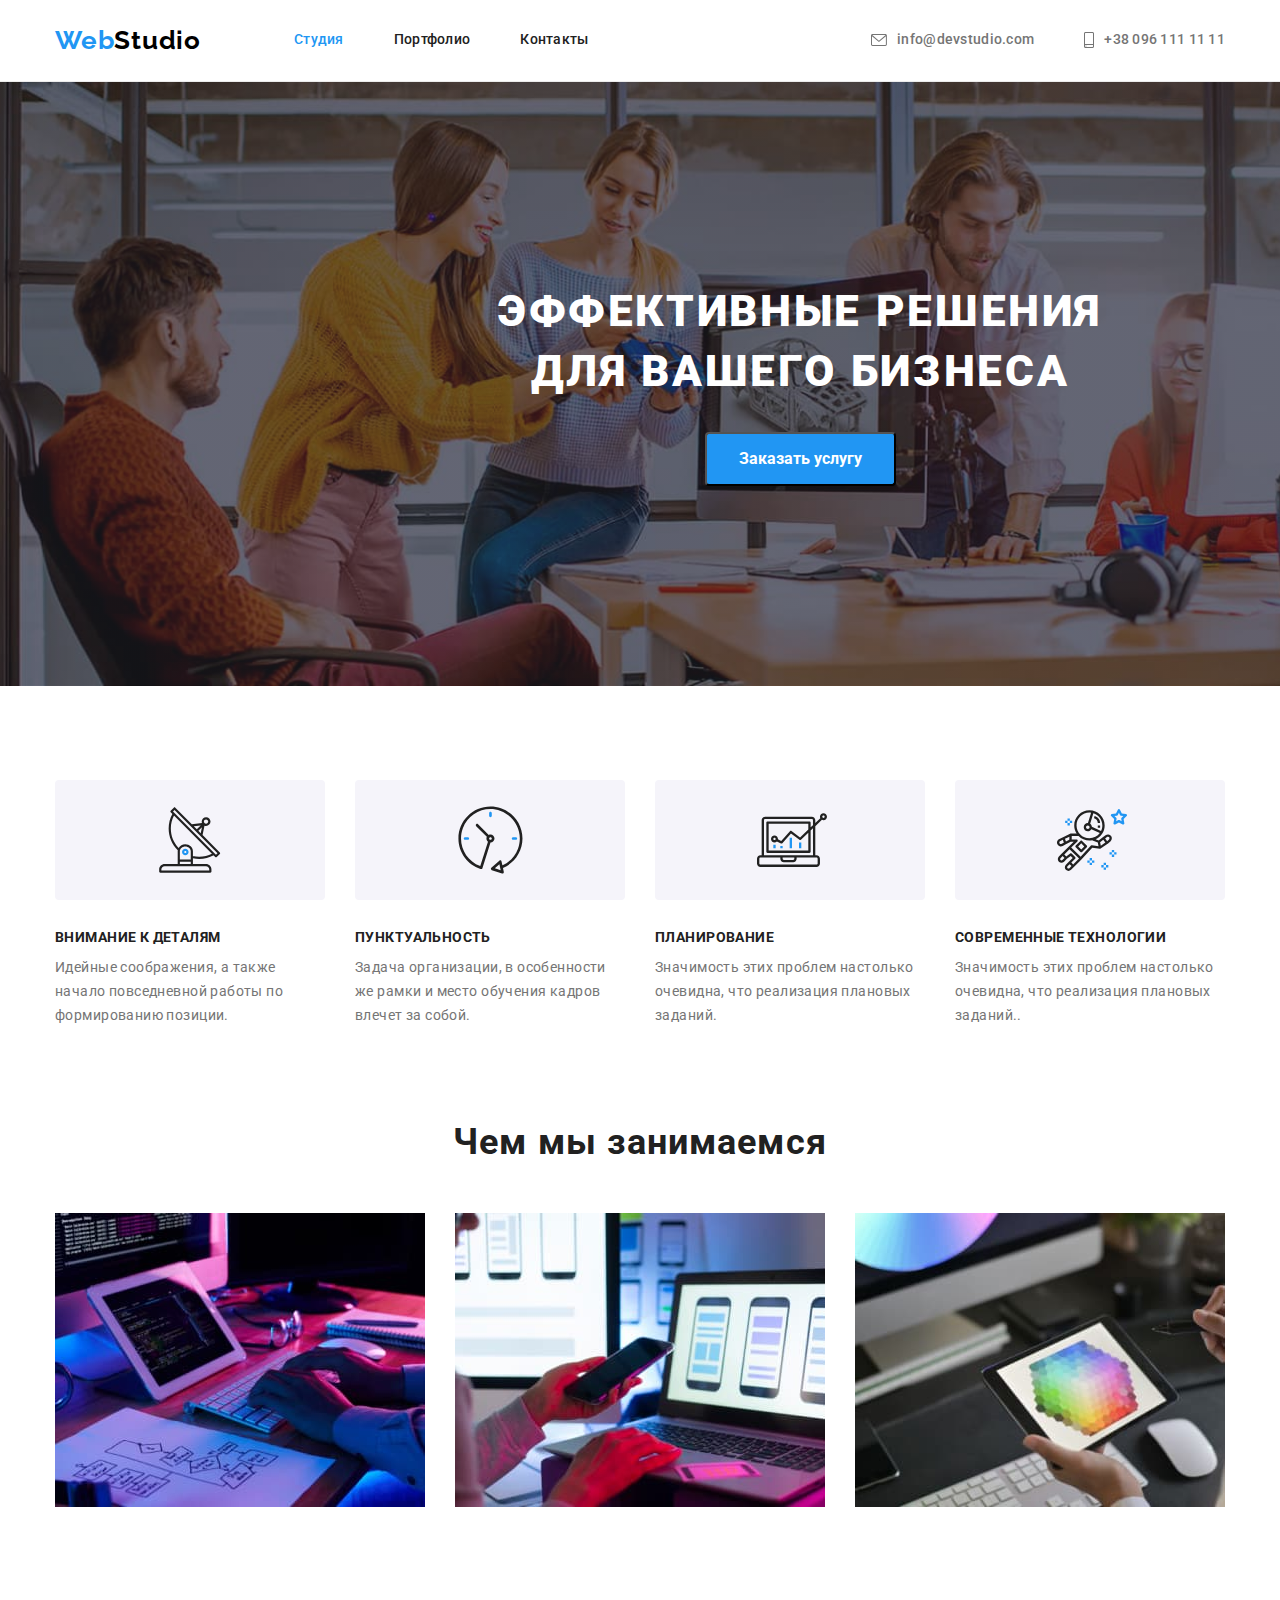
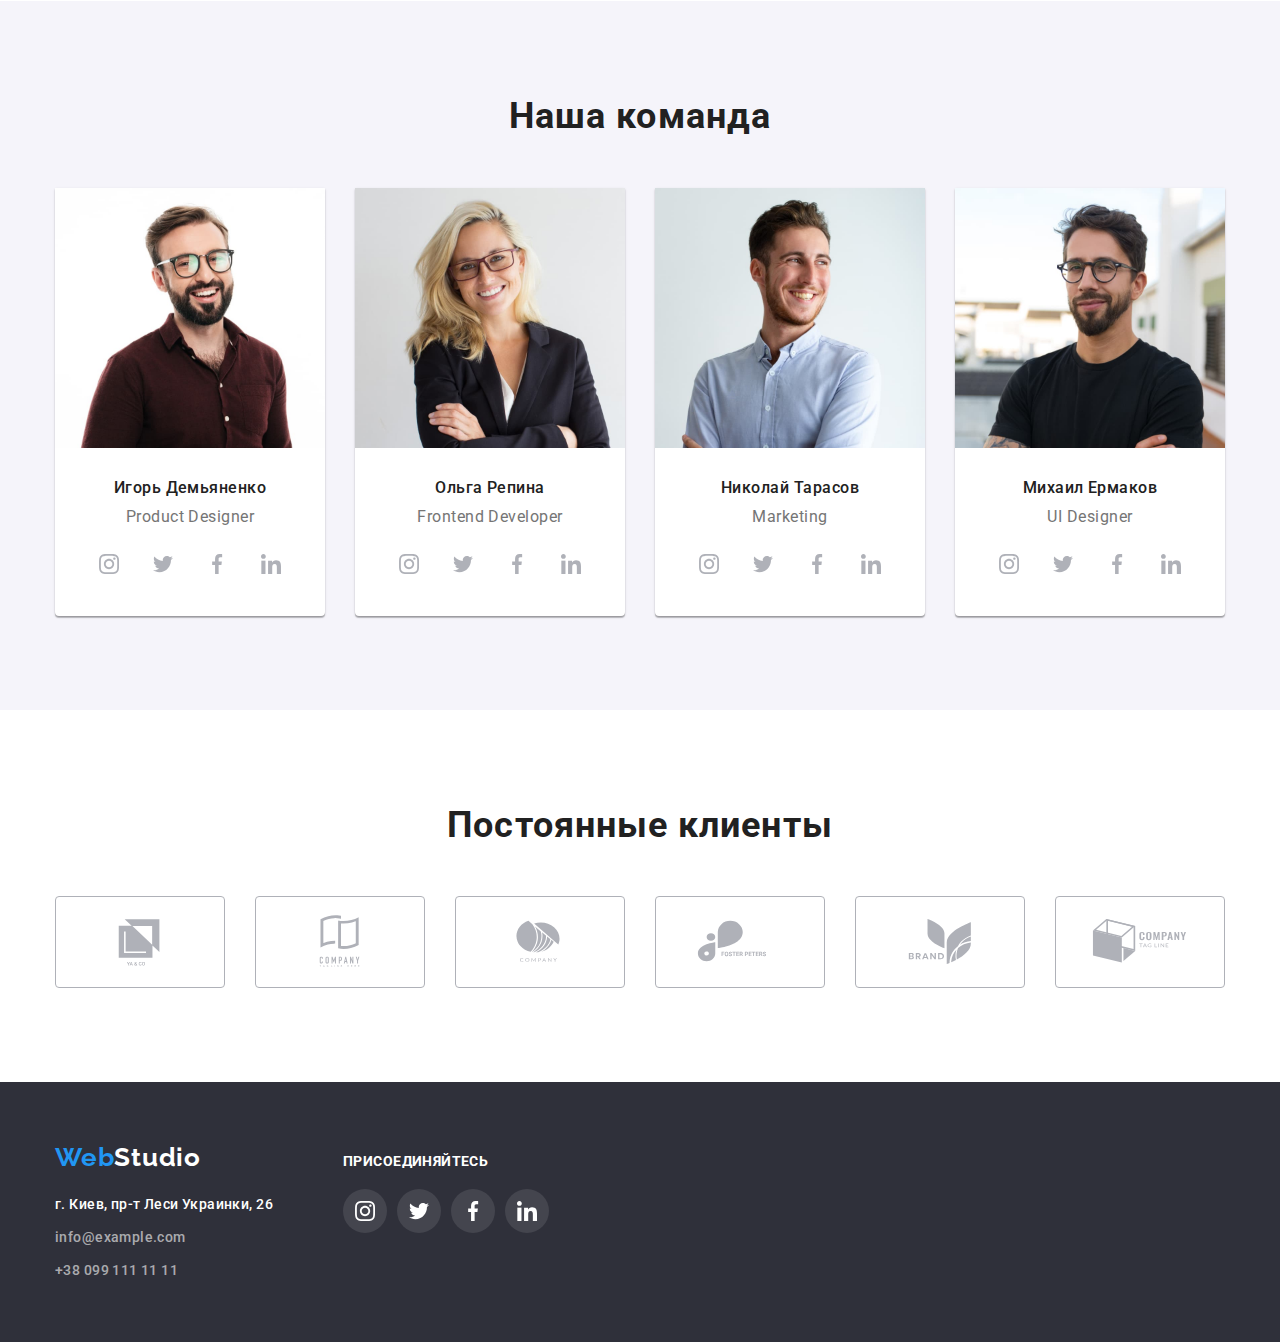
==== index.html @ 5e43f35e "1" ====
<!DOCTYPE html>
<html lang="ru">
<head>
    <meta charset="UTF-8">
    <meta http-equiv="X-UA-Compatible" content="IE=edge">
    <meta name="viewport" content="width=device-width, initial-scale=1.0">
    <title>Document</title>
    <link rel="preconnect" href="https://fonts.googleapis.com">
    <link rel="preconnect" href="https://fonts.gstatic.com" crossorigin>
    <link href="https://fonts.googleapis.com/css2?family=Raleway:wght@700&family=Roboto:wght@400;500;700;900&display=swap" rel="stylesheet">
    <link rel="stylesheet" href="https://cdnjs.cloudflare.com/ajax/libs/modern-normalize/1.1.0/modern-normalize.min.css">
    <link rel="stylesheet" href="./css/style.css">
</head>
<body>
                            <!--Header-->
    <header class="header">
        <div class="container header-container">
        <nav class="nav">
                <a class="logo" lang="en" href="/">Web<span>Studio</span> </a>
            
                <ul class="nav-list">
                    <li class="nav-list-item">
                        <a class="nav-list-link current" href="">Студия</a>
                    </li>
                    <li class="nav-list-item" >
                        <a class="nav-list-link" href="./portfolio.html">Портфолио</a>
                    </li>
                    <li class="nav-list-item">
                        
                        <a class="nav-list-link" href="">Контакты</a>
                      </li>       
                 </ul>       
                   
                
                </nav>
                
                <ul class="nav-list-auth" lang="en">
            <li class="header-contacts">
               
                <a class="header-contacts" href="mailto:info@devstudio.com" >
                    <svg class="nav-icon" width="16" height="12">
                        <use  href="./images/symbol-defs.svg#icon-envelope-1" ></use>
                        </svg>info@devstudio.com</a> 
                           
                    </li>    
                    
            
            <li>
                <a class="header-contacts" href="tel:+380961111111">
                    <svg class="nav-icon-tell" width="10" height="16">
                        <use href="./images/symbol-defs.svg#icon-smartphone" ></use>
                    </svg>+38 096 111 11 11</a>
            </li>
          </ul>  
            </div>
        
        </header>
                         <!--Hero-->
     <main>                      
    <section class="hero">
        <h1 class="hero-title">Эффективные решения<br> для вашего бизнеса</h1>
        <button class="hero-button" type="button">Заказать услугу</button>
        
    </section>
                            <!--Advantages-->
    <section class="advantages">
    <div class="container advanatges">
        <ul class="advantages-main">
            <li class="advantages-list">
                <div class="container-icons">
                    <svg class="advantage-icon" width="65.32" height="70">
                        <use href="./images/symbol-defs.svg#icon-antenna-1" ></use>
                    </svg>
                </div>
                <h3 class="advantages-item">Внимание к деталям</h3>
                <p class="advantages-text">
                    Идейные соображения, а также начало повседневной работы по формированию позиции.
                </p> 
            </li>
            <li class="advantages-list">
                <div class="container-icons">
                    <svg class="advantage-icon" width="66.96" height="70">
                        <use href="./images/symbol-defs.svg#icon-clock-1" ></use>
                    </svg>
                </div>
                <h3 class="advantages-item">Пунктуальность</h3>
                <p class="advantages-text">
                    Задача организации, в особенности же рамки и место обучения кадров влечет за собой.
                </p>
            </li>
            <li class="advantages-list">
                <div class="container-icons">
                    <svg class="advantage-icon" width="70" height="70">
                        <use href="./images/symbol-defs.svg#icon-diagram-1" ></use>
                    </svg>
                </div>
                <h3 class="advantages-item">Планирование</h3>
                <p class="advantages-text">
                    Значимость этих проблем настолько очевидна, что реализация плановых заданий.
                </p>
            </li>
            <li class="advantages-list">
                <div class="container-icons">
                    <svg class="advantage-icon" width="70" height="70">
                        <use href="./images/symbol-defs.svg#icon-astronaut-1" ></use>
                    </svg>
                </div>
                <h3 class="advantages-item">Современные технологии</h3>
                <p class="advantages-text">
                    Значимость этих проблем настолько очевидна, что реализация плановых заданий..
                </p>
            </li>
        </ul>
    </div>
    </section>
                            <!-- Specialization -->
    <section class="specialization">
        
        <div class="container"> 
            <h2 class="specialization-name">Чем мы занимаемся</h2>
        <ul class="specialization-art">
            <li class="specialization-list">
                <img src="./images/img.jpg" alt="вводит код на клавиатуре" width="370" height="294">
            </li>
            <li class="specialization-list">
                <img src="./images/img1.jpg" alt="синхронизирует с телефоном" width="370" height="294"> 
            </li>    
            <li class="specialization-list">
                <img src="./images/img2.jpg" alt="стилизирует на планшете" width="370" height="294">
            </li>
        </ul>
        </div>
    </section>
    
    
              <!--Team-->
    <section class="team">
        
        <div class="container crew">
          <h2 class="team-title">Наша команда</h2>  
      <ul class="team-item">
         <li class="team-list">
             
                <img class="team-photo" src="./images/photo.jpg" alt="фото-1" width="270" height="260">
                <div class="container-team">
                    <h3 class="team-member">Игорь Демьяненко</h3>
                <p class="team-specific" lang="en">Product Designer</p>
                <ul class="social-list">
                    <li class="social-list-item">
                        <a class="social-link" href="">
                            <svg class="social-link-icon">
                                <use class="social-inst" href="./images/symbol-defs.svg#icon-instagram" width="20" height="20"> </use>

                               
                            </svg>
                        </a>
                    </li>
                
                
                    <li class="social-list-item">
                        <a class="social-link" href="">
                            <svg class="social-link-icon" width="20" height="20">
                                <use href="./images/symbol-defs.svg#icon-twitter"  > </use>
                
                
                            </svg>
                        </a>
                    </li>
                
                    <li class="social-list-item">
                        <a class="social-link" href="">
                            <svg class="social-link-icon" width="20" height="20">
                                <use href="./images/symbol-defs.svg#icon-facebook"  > </use>
                
                
                            </svg>
                        </a>
                    </li>
                
                    <li class="social-list-item">
                        <a class="social-link" href="">
                            <svg class="social-link-icon" width="20" height="20">
                                <use href="./images/symbol-defs.svg#icon-linkedin"  > </use>
                
                
                            </svg>
                        </a>
                    </li>
                </ul>
                </div>
         </li>       
          <li class="team-list">
             
                <img class="team-photo" src="./images/photo1.jpg" alt="фото-2" width="270" height="260">
                <div class="container-team">
                    <h3 class="team-member">Ольга Репина</h3>
                <p class="team-specific" lang="en">Frontend Developer</p>
                <ul class="social-list">
                    <li class="social-list-item">
                        <a class="social-link" href="">
                            <svg class="social-link-icon" width="20" height="20">
                                <use class="social-inst" href="./images/symbol-defs.svg#icon-instagram" > </use>
                
                
                            </svg>
                        </a>
                    </li>
                
                
                    <li class="social-list-item">
                        <a class="social-link" href="">
                            <svg class="social-link-icon" width="20" height="20">
                                <use href="./images/symbol-defs.svg#icon-twitter" > </use>
                
                
                            </svg>
                        </a>
                    </li>
                
                    <li class="social-list-item">
                        <a class="social-link" href="">
                            <svg class="social-link-icon" width="20" height="20">
                                <use href="./images/symbol-defs.svg#icon-facebook" > </use>
                
                
                            </svg>
                        </a>
                    </li>
                
                    <li class="social-list-item"> 
                        <a class="social-link" href="">
                            <svg class="social-link-icon" width="20" height="20">
                                <use href="./images/symbol-defs.svg#icon-linkedin" > </use>
                
                
                            </svg>
                        </a>
                    </li>
                </ul>
            </div>
          </li>
         <li class="team-list">
             
                <img class="team-photo" src="./images/photo2.jpg" alt="фото-3" width="270" height="260">
                <div class="container-team">
                  <h3 class="team-member">Николай Тарасов</h3>
                <p class="team-specific" lang="en">Marketing</p>  
                    <ul class="social-list">
                        <li class="social-list-item">
                            <a class="social-link" href="">
                                <svg class="social-link-icon" width="20" height="20">
                                    <use class="social-inst" href="./images/symbol-defs.svg#icon-instagram" > </use>
                    
                    
                                </svg>
                            </a>
                        </li>
                    
                    
                        <li class="social-list-item">
                            <a class="social-link" href="">
                                <svg class="social-link-icon" width="20" height="20">
                                    <use href="./images/symbol-defs.svg#icon-twitter" > </use>
                    
                    
                                </svg>
                            </a>
                        </li>
                    
                        <li class="social-list-item">
                            <a class="social-link" href="">
                                <svg class="social-link-icon" width="20" height="20">
                                    <use href="./images/symbol-defs.svg#icon-facebook" > </use>
                    
                    
                                </svg>
                            </a>
                        </li>
                    
                        <li class="social-list-item">
                            <a class="social-link" href="">
                                <svg class="social-link-icon" width="20" height="20">
                                    <use href="./images/symbol-defs.svg#icon-linkedin" > </use>
                    
                    
                                </svg>
                            </a>
                        </li>
                    </ul>
            </div>
           </li>
         <li class="team-list">
             
              <img class="team-photo" src="./images/photo3.jpg" alt="фото-4" width="270" height="260">
            <div class="container-team">
               <h3 class="team-member">Михаил Ермаков</h3>
                <p class="team-specific" lang="en">UI Designer</p> 
                <ul class="social-list">
                    <li class="social-list-item">
                        <a class="social-link" href="">
                            <svg class="social-link-icon" width="20" height="20">
                                <use class="social-inst" href="./images/symbol-defs.svg#icon-instagram" > </use>
                
                
                            </svg>
                        </a>
                    </li>
                
                
                    <li class="social-list-item">
                        <a class="social-link" href="">
                            <svg class="social-link-icon" width="20" height="20">
                                <use href="./images/symbol-defs.svg#icon-twitter" > </use>
                
                
                            </svg>
                        </a>
                    </li>
                
                    <li class="social-list-item">
                        <a class="social-link" href="">
                            <svg class="social-link-icon" width="20" height="20">
                                <use href="./images/symbol-defs.svg#icon-facebook" > </use>
                
                
                            </svg>
                        </a>
                    </li>
                
                    <li class="social-list-item">
                        <a class="social-link" href="">
                            <svg class="social-link-icon" width="20" height="20">
                                <use href="./images/symbol-defs.svg#icon-linkedin" > </use>
                
                
                            </svg>
                        </a>
                    </li>
                </ul>
         </div>
        </ul>
     </div>
        </section>                
                         <!-- Customers -->
    <section class="Customers">
        <div class="container-customers">
            <h2 class="customers-title">Постоянные клиенты</h2>
            <ul class="customers-list">
                <li class="customers-link">
                    <a class="customers-icon" href="">
                    <svg class="customers-logo" width="106" height="60" >
                        <use href="./images/symbol-defs.svg#icon-Logo" >

                        </use>
                    </svg>
                    </a>
                </li>
                <li class="customers-link">
                    <a class="customers-icon" href="">
                       <svg class="customers-logo" width="106" height="60">
                        <use href="./images/symbol-defs.svg#icon-Logo-1"
                        >

                        </use>
                    </svg> 
                    </a>
                    
                </li>
                <li class="customers-link">
                    <a class="customers-icon" href="">
                       <svg class="customers-logo" width="106" height="60">
                        <use href="./images/symbol-defs.svg#icon-Logo-2"
                        >

                        </use>
                    </svg> 
                    </a>
                    
                </li>
                <li class="customers-link">
                    <a class="customers-icon" href="">
                      <svg class="customers-logo" width="106" height="60">
                        <use href="./images/symbol-defs.svg#icon-Logo-3"
                        >

                        </use>
                    </svg>  
                    </a>
                    
                </li>
                <li class="customers-link">
                    <a class="customers-icon" href="">
                       <svg class="customers-logo" width="106" height="60">
                        <use href="./images/symbol-defs.svg#icon-Logo-4"
                        >

                        </use>
                    </svg> 
                    </a>
                    
                </li>
                <li class="customers-link">
                    <a class="customers-icon" href="">
                      <svg class="customers-logo" width="106" height="60">
                        <use href="./images/symbol-defs.svg#icon-Logo-5"
                        >
                            
                        </use>
                    </svg>  
                    </a>
                    
                </li>
            </ul>
        </div>
    </section>
</main>    
                        
                        <!--Footer--> 
    <footer class="footer">
        <div class="container-footer">
            <div class="container-adress">
               <a class="footer-logo" lang="en" href="/">Web<span class="footer-logo-color">Studio</span></a>
        <address>
            <p class="footer-adress">г. Киев, пр-т Леси Украинки, 26</p>
           
         <ul>
            <li class="footer-list">
                <a class="footer-contacts" href="mailto:info@example.com">info@example.com</a>
            </li>    
            <li class="footer-list">
                <a class="footer-contacts" href="tell:+380991111111">+38 099 111 11 11</a>
            </li>
         </ul>
        </address> 
        </div>

        <div class="container-contact-us">
            <h3 class="contats-us-title">присоединяйтесь</h3>
            <ul class="contats-us-list">
                <li class="contats-us-item">
                    <a class="contats-us-link" href="">
                        <svg class="contats-us-icon" width="20" height="20">
                            <use class="social-inst" href="./images/symbol-defs.svg#icon-instagram"> </use>
            
            
                        </svg>
                    </a>
                </li>
            
            
                <li class="contats-us-item">
                    <a class="contats-us-link" href="">
                        <svg class="contats-us-icon" width="20" height="20">
                            <use href="./images/symbol-defs.svg#icon-twitter"> </use>
            
            
                        </svg>
                    </a>
                </li>
            
                <li class="contats-us-item">
                    <a class="contats-us-link" href="">
                        <svg class="contats-us-icon" width="20" height="20">
                            <use href="./images/symbol-defs.svg#icon-facebook"> </use>
            
            
                        </svg>
                    </a>
                </li>
            
                <li class="contats-us-item">
                    <a class="contats-us-link" href="">
                        <svg class="contats-us-icon" width="20" height="20">
                            <use href="./images/symbol-defs.svg#icon-linkedin"> </use>
            
            
                        </svg>
                    </a>
                </li>
            </ul>
        </div>
         </div>
    
        
    </footer>      
</body>
</html>
---- css/style.css ----
:root {
  --main-text-color: #757575;
  --secondary-text-color: #212121;
  --main-hover-color: #2196f3;
  --secondary-background-color: #2f303a;
  --team-bg-color: #f5f4fa;
  --portfolio-img-border: #eeeeee;
  --header-border-color: #ececec;
}
ul {
  list-style: none;
  padding: 0;
  margin: 0;
}

a {
  text-decoration: none;
}
body {
  color: var(--main-text-color);
  background-color: #ffffff;
}
body {
  font-family: "Roboto", sans-serif;

  font-weight: 500;
  font-size: 14px;
  line-height: 1.14;
  letter-spacing: 0.02em;
  color: var(--secondary-text-color);
}
div {
  display: block;
}

img {
  display: block;
  max-width: 100%;
  height: auto;
}

h1,
h2,
h3,
h4,
h5,
h6,
p {
  margin: 0;
  padding: 0;
}

.container {
  margin-left: auto;
  margin-right: auto;

  padding: 0 15px;

  width: 1200px;
}

/* index styling */
/* head */

.header {
  border-bottom: 1px solid #ececec;
  padding-top: 25px;
  padding-bottom: 25px;
}

.logo {
  font-family: "Raleway", sans-serif;

  font-weight: bold;
  font-size: 26px;
  line-height: 1.19;
  letter-spacing: 0.03em;
  color: #2196f3;
}
span {
  color: black;
}
.nav-list-link {
  font-weight: 500;
  font-size: 14px;
  line-height: 1.14;
  letter-spacing: 0.02em;
  color: var(--secondary-text-color);
}

.nav-list-link:hover,
:focus {
  color: var(--main-hover-color);
}

.header-container {
  display: flex;
  align-items: center;
}

.nav-icon {
  width: 16px;
  height: 12px;
  margin-right: 10px;
  fill: currentColor;
}

.nav-icon-tell {
  width: 10px;
  height: 16px;
  margin-right: 10px;
  fill: currentColor;
}

.header-contacts {
  display: flex;
  align-items: center;
  font-weight: 500;
  font-size: 14px;
  line-height: 1.14;
  letter-spacing: 0.02em;

  color: var(--main-text-color);
}
.header-contacts:hover,
:focus {
  color: var(--main-hover-color);
}

.nav-list-item {
  display: block;
}
.nav-list-auth {
  display: flex;
  align-items: center;
  margin-left: auto;
}

.logo {
  margin-right: 93px;
}
.nav-list .nav-list-link.current {
  color: #2196f3;
}
.nav-list {
  display: flex;
}

.nav {
  display: flex;
  align-items: center;
}

.nav-list .nav-list-item + .nav-list-item {
  margin-left: 50px;
}

.header-contacts:not(:last-child) {
  margin-right: 50px;
}

/*  Hero  */



.hero {
  background-color: #2f303a;
  background-image: linear-gradient(
      rgba(47, 48, 58, 0.4),
      rgba(47, 48, 58, 0.4)
    ),
    url(../images/Preview.jpg);
  background-repeat: no-repeat;
  background-position: center;
  background-size: cover;
  margin: 0px auto;
  text-align: center;
  padding: 200px 0;
  width: 1600px;
}

.hero-title {
  margin-top: 0;
  margin-bottom: 30px;
  text-align: center;
  font-weight: 900;
  font-size: 44px;
  line-height: 1.36;
  letter-spacing: 0.06em;
  text-transform: uppercase;
  color: #ffffff;
}

.hero-button {
  cursor: pointer;
  padding: 10px 32px;
  display: inline-block;
  background: #2196f3;
  box-shadow: 0px 4px 4px rgba(0, 0, 0, 0.15);
  border-radius: 4px;
  font-family: inherit;
  font-weight: bold;
  font-size: 16px;
  line-height: 1.88;
  color: #ffffff;
}
.hero-button:hover {
  background: #188ce8;
  box-shadow: 0px 4px 4px rgba(0, 0, 0, 0.15);
  border-radius: 4px;
}
.hero-button:focus {
  background: #188ce8;
  box-shadow: 0px 4px 4px rgba(0, 0, 0, 0.15);
  border-radius: 4px;
}
/* advantages */
.advantages {
  padding-top: 94px;
}

.advantages-main {
  display: flex;
}
.advantages-list {
  width: 270px;
}
.advantages-main {
  justify-content: space-between;
}

.advantages-item {
  margin-bottom: 10px;
  font-weight: bold;
  font-size: 14px;
  line-height: 1.14;
  letter-spacing: 0.03em;
  text-transform: uppercase;
  color: var(--secondary-text-color);
}
.advantages-text {
  font-weight: normal;
  font-size: 14px;
  line-height: 1.71;
  letter-spacing: 0.03em;
  color: var(--main-text-color);
}

.container-icons {
  padding: 25px 102.34px;
  margin-bottom: 30px;
  width: 270px;
  height: 120px;
  left: 215px;
  top: 774px;

  background: #f5f4fa;
  border-radius: 4px;
}
.advantage-icon {
  max-width: 80px;
  max-height: 80px;
  border-radius: 4px;
}
/* Specialization */

.specialization {
  padding-top: 94px;
  padding-bottom: 94px;
  font-weight: bold;
  font-size: 36px;
  line-height: 1.17;

  letter-spacing: 0.03em;
  color: var(--secondary-text-color);
}

.specialization-name {
  font-weight: bold;
  font-size: 36px;
  line-height: 42px;
  text-align: center;
  letter-spacing: 0.03em;

  color: #212121;
  margin-bottom: 50px;
}
.specialization-list {
  margin-top: 0;
  display: block;
}
.specialization-list + .specialization-list {
  margin-left: 30px;
}

.specialization-art {
  display: flex;
}

/* Team */

.team-item {
  display: block;
  display: flex;
}

.team-list + .team-list {
  margin-left: 30px;
}
.team-title {
  text-align: center;
  font-weight: bold;
  font-size: 36px;
  line-height: 1.17;

  letter-spacing: 0.03em;

  color: var(--secondary-text-color);
}
.team-member {
  margin-bottom: 10px;
  text-align: center;
  font-weight: 500;
  font-size: 16px;
  line-height: 1.19;
  letter-spacing: 0.03em;
  color: var(--secondary-text-color);
}
.team-specific {
  margin-bottom: 16px;
  margin-top: 0;
  text-align: center;
  font-weight: normal;
  font-size: 16px;
  line-height: 1.19;
  letter-spacing: 0.03em;

  color: var(--main-text-color);
}

.container-team {
  padding-top: 30px;
  padding-bottom: 30px;
}
.team {
  background-color: var(--team-bg-color);
  padding-bottom: 94px;
  padding-top: 94px;
}
.team-title {
  margin-bottom: 50px;
}
.team-photo {
  margin-top: 0;
}
.team-list {
  width: 270px;

  background: #ffffff;

  box-shadow: 0px 1px 3px rgba(0, 0, 0, 0.12), 0px 1px 1px rgba(0, 0, 0, 0.14),
    0px 2px 1px rgba(0, 0, 0, 0.2);
  border-radius: 0px 0px 4px 4px;
}

.social-list {
  display: flex;
  justify-content: center;
 } 
  
.social-list-item:not(:last-child) {
  margin-right: 10px;
}

.social-link {
  display: flex;
  padding: 12px;
  width: 44px;
  height: 44px;
  background-color: transparent;
  border-radius: 50%;
  fill: #afb1b8;
}
.social-link:hover,
.social-link:focus {
  background: var(--main-hover-color);
  fill: #ffffff;
}

.container-customers {
  padding-top: 94px;
  padding-bottom: 94px;
  margin-left: auto;
  margin-right: auto;

  width: 1200px;
}

.customers-title {
  font-weight: bold;
  font-size: 36px;
  line-height: 42px;
  text-align: center;
  letter-spacing: 0.03em;
  color: #212121;
  margin-bottom: 50px;
}
.customers-list {
  display: flex;
  justify-content: center;
}
.customers-icon {
  width: 100%;
  height: 100%;
  display: flex;
  align-items: center;
  justify-content: center;
   border: 1px solid #afb1b8;
  
  border-radius: 4px;
}
 .customers-link {
   width: 170px;
   height: 92px;
 }

.customers-link:not(:last-child) {
  margin-right: 30px;
}

.customers-icon {
  fill: #afb1b8;
}
.customers-icon:focus,
.customers-icon:hover {
  fill: var(--main-hover-color);
  border: 1px solid var(--main-hover-color);
  
}




}
/* footer */

.footer {
  display: flex;
}

.container-footer {
  display: flex;
  align-items: baseline;
  margin-left: auto;
  margin-right: auto;

  padding: 0 15px;

  width: 1200px;
}

.container-contact-us {
  
  margin-left: 70px;
  
}
.contats-us-title{
  margin-bottom: 20px;
  
font-weight: bold;
font-size: 14px;
line-height: 16px;
letter-spacing: 0.03em;
text-transform: uppercase;

color: #FFFFFF;
}




.contats-us-link{
  display: flex;
  width: 44px;
  height: 44px;
  padding: 12px;
  background-color: rgba(255, 255, 255, 0.1);
  border-radius: 50%;
  fill: #FFFFFF;
  
}
.contats-us-link:hover,
.contats-us-link:focus {
  background-color: var(--main-hover-color);
  fill: #FFFFFF;
}

.contats-us-item:not(:last-child) {
  margin-right: 10px;
}
.contats-us-list {
  display: flex;
  align-items: center;
  justify-content: space-between;
 }
 
/* .contats-us-link:not(:last-child) {
  margin-right: 10px;
}   */

.footer-logo {
  font-family: "Raleway", sans-serif;
  font-style: normal;
  font-weight: bold;
  font-size: 26px;
  line-height: 1.19;

  letter-spacing: 0.03em;

  color: var(--main-hover-color);
}
.footer-logo-color {
  color: #ffffff;
}
.footer-adress {
  font-style: normal;
  font-size: 14px;
  line-height: 1.71;
  letter-spacing: 0.03em;
  color: #ffffff;
}
.footer-contacts {
  display: inline-block;
  font-style: normal;
}
.footer-list:not(:last-child) {
  margin-bottom: 9px;
}

.footer-contacts {
  font-family: inherit;
  font-style: normal;

  font-size: 14px;
  line-height: 24px;
  letter-spacing: 0.03em;
  color: rgba(255, 255, 255, 0.6);
}

.footer {
  margin-top: 0;
  margin-bottom: 0;
  padding-top: 60px;
  padding-bottom: 60px;
}
.footer-logo {
  padding: auto;
  display: inline-block;

  margin-bottom: 20px;
}
.footer-adress {
  margin-bottom: 9px;
}
.footer-contacts:focus {
  color: var(--main-hover-color);
}
.footer-contacts:hover {
  color: var(--main-hover-color);
  
}
footer {
  background-color: var(--secondary-background-color);
}

/* Portfolio styling */

.presenatation {
  padding-top: 94px;
  padding-bottom: 94px;
}
.portfolio {
  display: flex;
  justify-content: center;

  margin-bottom: 50px;
}

.portfolio-nav-list {
  padding: 6px 22px;

  cursor: pointer;
  font-family: inherit;

  color: var(--secondary-text-color);
  background: var(--team-bg-color);
  border-radius: 4px;
  border: none;
  font-weight: 500;
  font-size: 16px;
  line-height: 1.62;
  letter-spacing: 0.03em;
}

.portfolio-nav:not(:last-child) {
  margin-right: 8px;
}

.portfolio-nav-list:hover {
  background: var(--main-hover-color);
  color: #ffffff;
  box-shadow: 0px 3px 1px rgba(0, 0, 0, 0.1), 0px 1px 2px rgba(0, 0, 0, 0.08), 0px 2px 2px rgba(0, 0, 0, 0.12);
}
.portfolio-nav-list:focus {
  background: var(--main-hover-color);
  color: #ffffff;
  box-shadow: 0px 3px 1px rgba(0, 0, 0, 0.1), 0px 1px 2px rgba(0, 0, 0, 0.08), 0px 2px 2px rgba(0, 0, 0, 0.12);
}
.portfolio-img-list {
  width: 370px;

  background: #ffffff;
  /* border: 1px solid var(--portfolio-img-border);
        box-sizing: border-box; */
}
.portfolio-link {
  display: block;
}

.portfolio-link:hover,
.portfolio-link:focus {
  box-shadow: 0px 1px 1px rgba(0, 0, 0, 0.12), 0px 4px 4px rgba(0, 0, 0, 0.06), 1px 4px 6px rgba(0, 0, 0, 0.16);

}

.portfolio-img {
  display: flex;
  flex-wrap: wrap;
}

.portfolio-img-list {
  margin-right: 30px;
  margin-bottom: 30px;
}

.portfolio-img-list:nth-child(3n) {
  margin-right: 0;
}

.portfolio-img-list:nth-last-child(-n + 3) {
  margin-bottom: 0;
}

.portfolio-img-name {
  margin-bottom: 4px;

  font-weight: bold;
  font-size: 18px;
  line-height: 2;
  letter-spacing: 0.06em;
  color: #212121;
}
.portfolio-img-describe {
  font-size: 16px;
  line-height: 1.85;
  letter-spacing: 0.03em;
  color: var(--main-text-color);
}

.portfolio-description {
  padding: 20px 24px 20px 24px;
  border-bottom: 1px solid var(--portfolio-img-border);
  border-left: 1px solid var(--portfolio-img-border);
  border-right: 1px solid var(--portfolio-img-border);
}
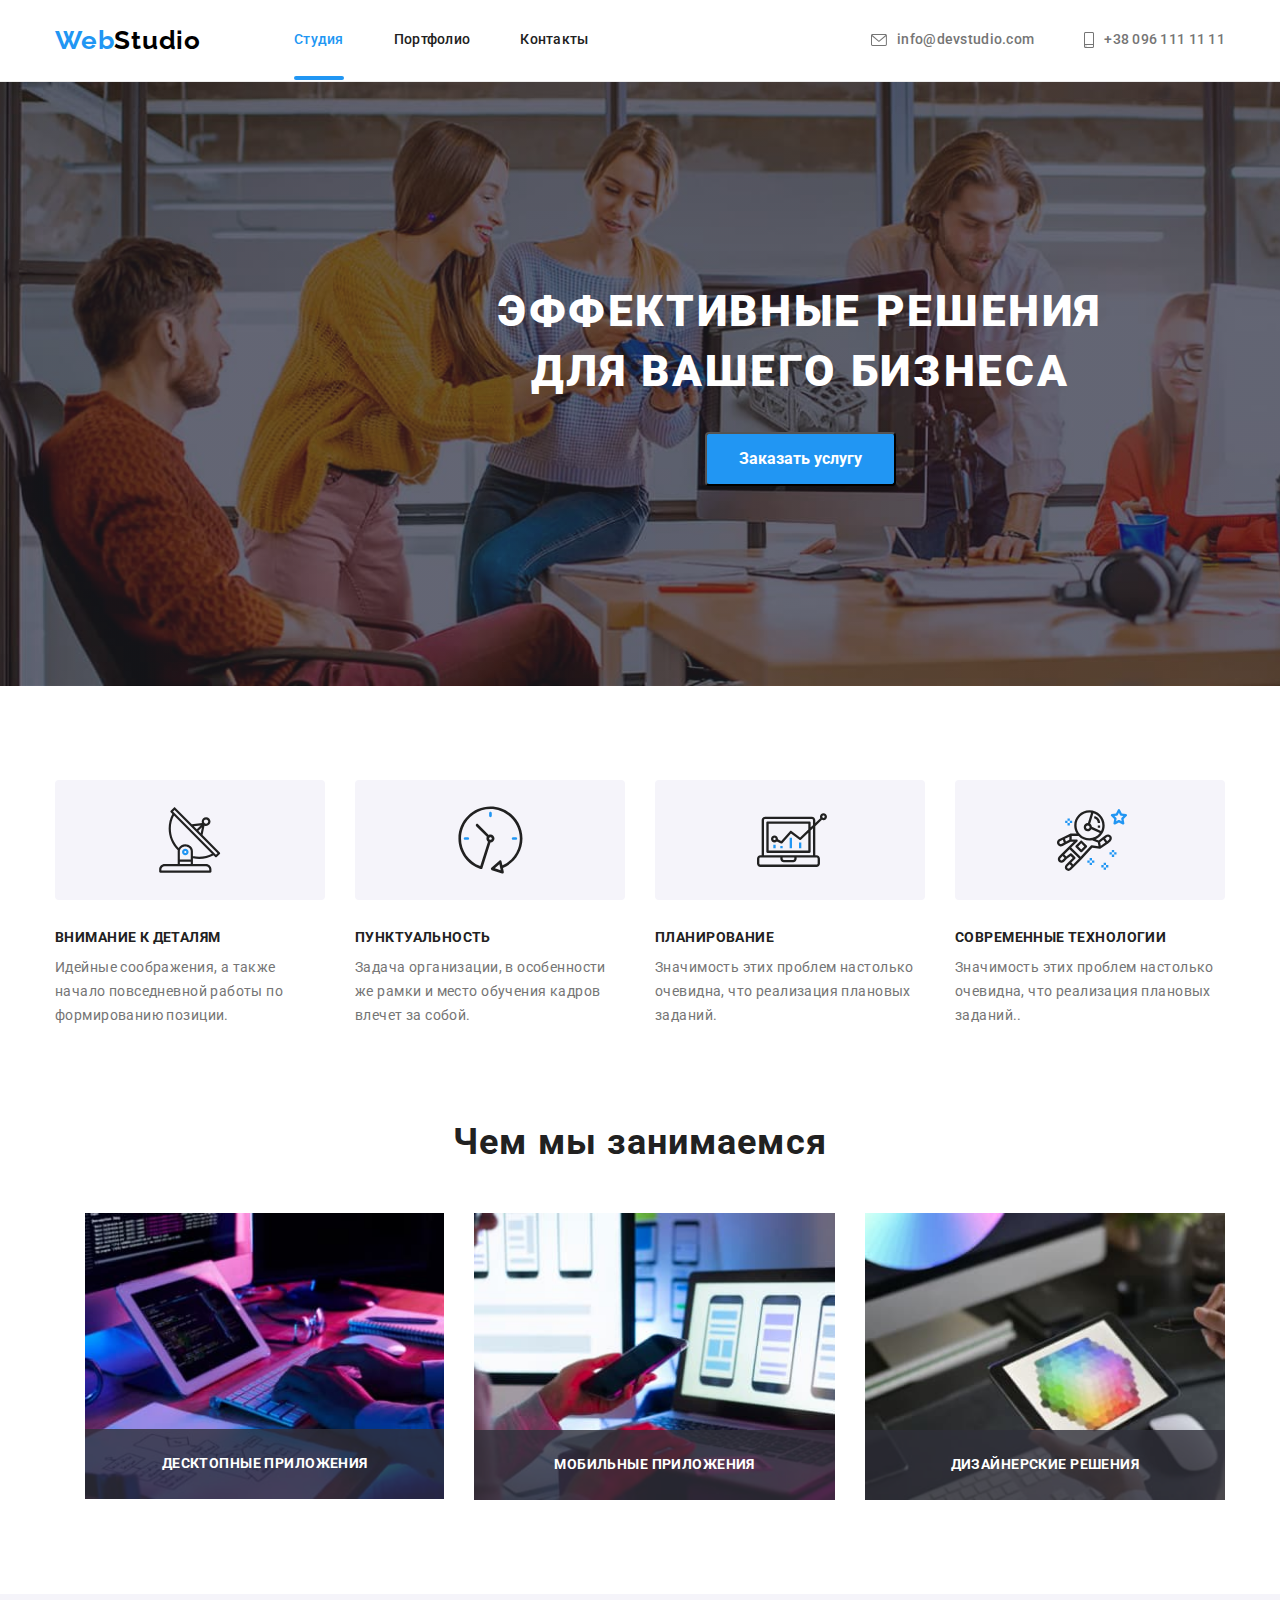
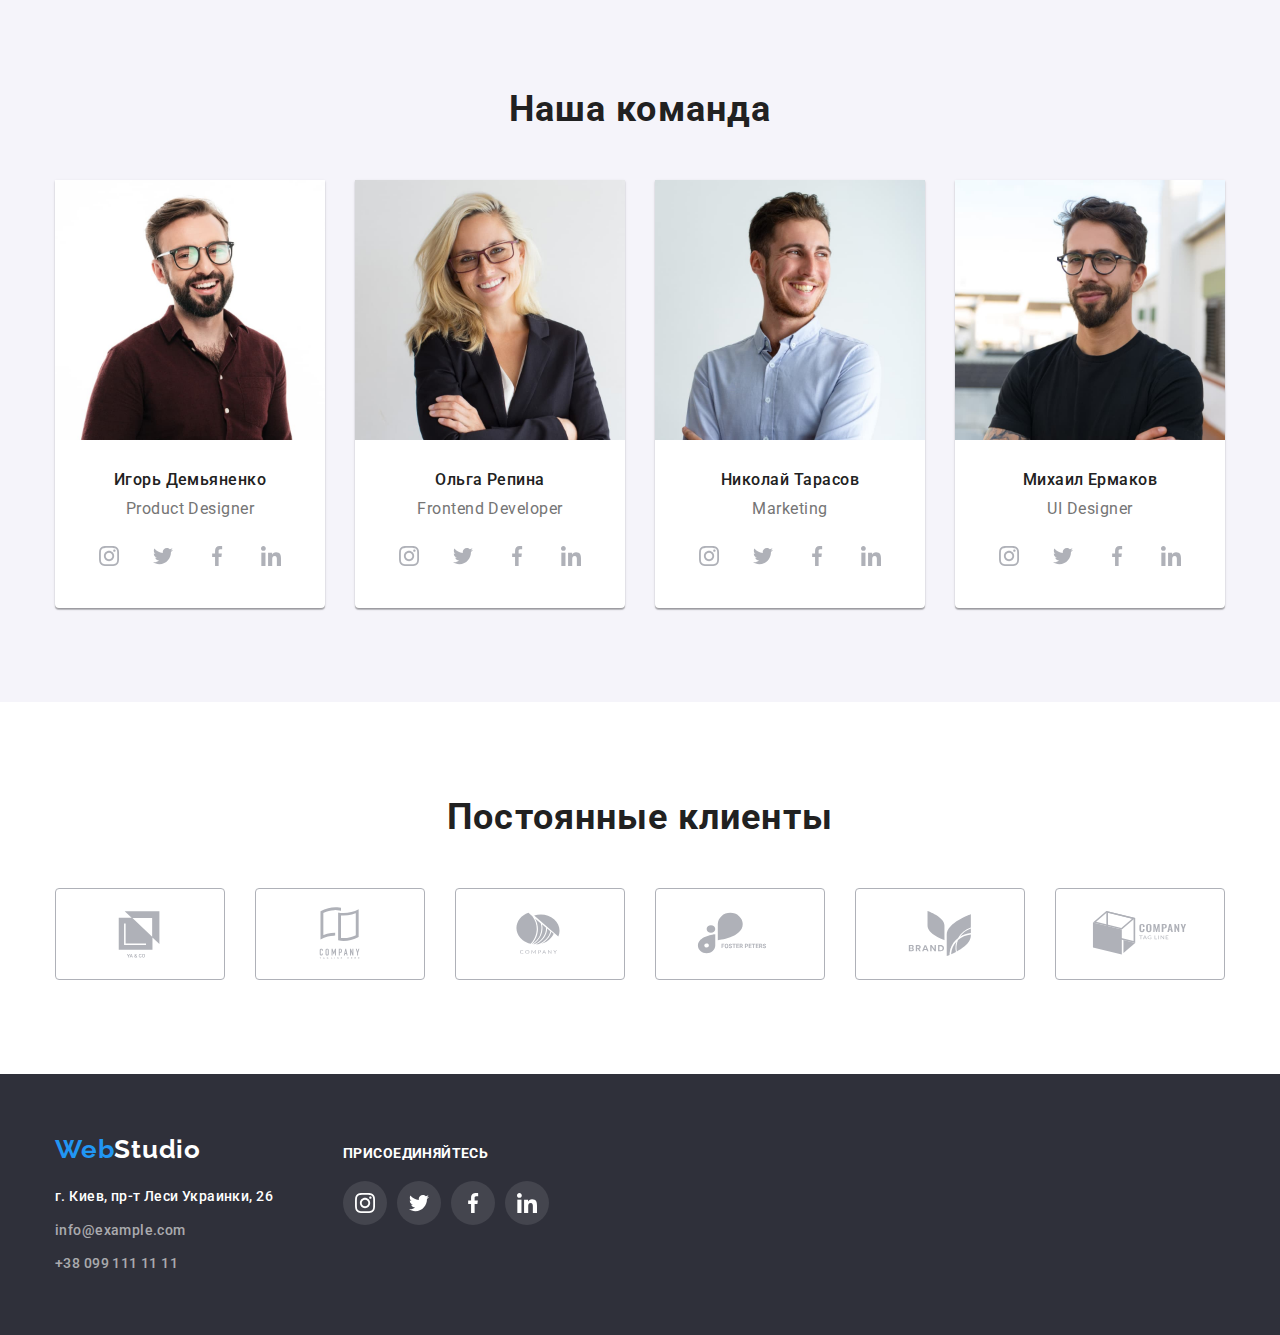
==== commit 8c6ec565: "slidetext" ====
--- a/index.html
+++ b/index.html
@@ -120,13 +120,22 @@
             <h2 class="specialization-name">Чем мы занимаемся</h2>
         <ul class="specialization-art">
             <li class="specialization-list">
+                <div class="item-monoblock">
                 <img src="./images/img.jpg" alt="вводит код на клавиатуре" width="370" height="294">
-            </li>
+            <p class="monoblock-text">Десктопные приложения</p>    
+            </div>      
+            </li>
+            <div class="item-monoblock">
             <li class="specialization-list">
                 <img src="./images/img1.jpg" alt="синхронизирует с телефоном" width="370" height="294"> 
-            </li>    
+            <p class="monoblock-text">Мобильные приложения</p>
+            </div>
+            </li>  
+            <div class="item-monoblock">
             <li class="specialization-list">
                 <img src="./images/img2.jpg" alt="стилизирует на планшете" width="370" height="294">
+            <p class="monoblock-text">Дизайнерские решения</p>
+            </div>
             </li>
         </ul>
         </div>
--- a/css/style.css
+++ b/css/style.css
@@ -81,16 +81,33 @@
   color: black;
 }
 .nav-list-link {
+  position: relative;
   font-weight: 500;
   font-size: 14px;
   line-height: 1.14;
   letter-spacing: 0.02em;
   color: var(--secondary-text-color);
-}
+  transition: var(--main-hover-color);
+  position: relative;
+  transition: color 250ms cubic-bezier(0.4, 0, 0.2, 1);
+}
+
+.nav-list-link.current::after {
+content: "";
+width: 100%;
+height: 4px;
+border-radius: 2px;
+background-color: var(--main-hover-color);
+position: absolute;
+display: block;
+bottom: -32.3px;
+}
+
 
 .nav-list-link:hover,
 :focus {
   color: var(--main-hover-color);
+ 
 }
 
 .header-container {
@@ -121,10 +138,14 @@
   letter-spacing: 0.02em;
 
   color: var(--main-text-color);
+  transition: var(--main-hover-color);
+  position: relative;
+  transition: color 250ms cubic-bezier(0.4, 0, 0.2, 1);
 }
 .header-contacts:hover,
 :focus {
   color: var(--main-hover-color);
+ 
 }
 
 .nav-list-item {
@@ -158,6 +179,7 @@
 .header-contacts:not(:last-child) {
   margin-right: 50px;
 }
+
 
 /*  Hero  */
 
@@ -203,16 +225,21 @@
   font-size: 16px;
   line-height: 1.88;
   color: #ffffff;
-}
+  transition: background-color 250ms cubic-bezier(0.4, 0, 0.2, 1);
+  
+}
+
 .hero-button:hover {
   background: #188ce8;
   box-shadow: 0px 4px 4px rgba(0, 0, 0, 0.15);
   border-radius: 4px;
+  
 }
 .hero-button:focus {
   background: #188ce8;
   box-shadow: 0px 4px 4px rgba(0, 0, 0, 0.15);
   border-radius: 4px;
+  
 }
 /* advantages */
 .advantages {
@@ -288,6 +315,7 @@
 .specialization-list {
   margin-top: 0;
   display: block;
+  
 }
 .specialization-list + .specialization-list {
   margin-left: 30px;
@@ -295,8 +323,30 @@
 
 .specialization-art {
   display: flex;
-}
-
+    
+}
+
+.item-monoblock {
+  position: relative;
+  margin-left: 30px;
+}
+.monoblock-text {
+  display: flex;
+  align-items: center;
+  justify-content: center;
+  position: absolute;
+  background-color: rgba(47, 48, 58, 0.8);
+  bottom: 0;
+  width: 100%;
+  height: 70px;
+  font-weight: bold;
+  font-size: 14px;
+  line-height: 1.14;
+  text-align: center;
+  letter-spacing: 0.03em;
+  text-transform: uppercase;
+  color: #ffffff;
+}
 /* Team */
 
 .team-item {
@@ -380,11 +430,14 @@
   background-color: transparent;
   border-radius: 50%;
   fill: #afb1b8;
+  transition: background-color 250ms cubic-bezier(0.4, 0, 0.2, 1),
+  fill 250ms cubic-bezier(0.4, 0, 0.2, 1) ;
 }
 .social-link:hover,
 .social-link:focus {
   background: var(--main-hover-color);
   fill: #ffffff;
+  
 }
 
 .container-customers {
@@ -422,6 +475,7 @@
  .customers-link {
    width: 170px;
    height: 92px;
+   
  }
 
 .customers-link:not(:last-child) {
@@ -430,13 +484,18 @@
 
 .customers-icon {
   fill: #afb1b8;
+  transition: fill 250ms cubic-bezier(0.4, 0, 0.2, 1),
+  border 250ms cubic-bezier(0.4, 0, 0.2, 1);
 }
 .customers-icon:focus,
 .customers-icon:hover {
   fill: var(--main-hover-color);
   border: 1px solid var(--main-hover-color);
   
-}
+}  
+  
+
+
 
 
 
@@ -487,12 +546,14 @@
   background-color: rgba(255, 255, 255, 0.1);
   border-radius: 50%;
   fill: #FFFFFF;
-  
+  transition: background-color 250ms cubic-bezier(0.4, 0, 0.2, 1),
+  fill 250ms cubic-bezier(0.4, 0, 0.2, 1);
 }
 .contats-us-link:hover,
 .contats-us-link:focus {
   background-color: var(--main-hover-color);
   fill: #FFFFFF;
+  
 }
 
 .contats-us-item:not(:last-child) {
@@ -545,6 +606,7 @@
   line-height: 24px;
   letter-spacing: 0.03em;
   color: rgba(255, 255, 255, 0.6);
+  transition: color 250ms cubic-bezier(0.4, 0, 0.2, 1);
 }
 
 .footer {
@@ -564,6 +626,7 @@
 }
 .footer-contacts:focus {
   color: var(--main-hover-color);
+  
 }
 .footer-contacts:hover {
   color: var(--main-hover-color);
@@ -600,6 +663,9 @@
   font-size: 16px;
   line-height: 1.62;
   letter-spacing: 0.03em;
+  transition: color 250ms cubic-bezier(0.4, 0, 0.2, 1), 
+  background-color 250ms cubic-bezier(0.4, 0, 0.2, 1), 
+  box-shadow 250ms cubic-bezier(0.4, 0, 0.2, 1) ;
 }
 
 .portfolio-nav:not(:last-child) {
@@ -610,11 +676,13 @@
   background: var(--main-hover-color);
   color: #ffffff;
   box-shadow: 0px 3px 1px rgba(0, 0, 0, 0.1), 0px 1px 2px rgba(0, 0, 0, 0.08), 0px 2px 2px rgba(0, 0, 0, 0.12);
+  
 }
 .portfolio-nav-list:focus {
   background: var(--main-hover-color);
   color: #ffffff;
   box-shadow: 0px 3px 1px rgba(0, 0, 0, 0.1), 0px 1px 2px rgba(0, 0, 0, 0.08), 0px 2px 2px rgba(0, 0, 0, 0.12);
+  
 }
 .portfolio-img-list {
   width: 370px;
@@ -625,12 +693,13 @@
 }
 .portfolio-link {
   display: block;
+  transition: box-shadow 250ms cubic-bezier(0.4, 0, 0.2, 1);
 }
 
 .portfolio-link:hover,
 .portfolio-link:focus {
   box-shadow: 0px 1px 1px rgba(0, 0, 0, 0.12), 0px 4px 4px rgba(0, 0, 0, 0.06), 1px 4px 6px rgba(0, 0, 0, 0.16);
-
+  
 }
 
 .portfolio-img {
@@ -642,6 +711,8 @@
   margin-right: 30px;
   margin-bottom: 30px;
 }
+
+
 
 .portfolio-img-list:nth-child(3n) {
   margin-right: 0;
@@ -674,3 +745,31 @@
   border-right: 1px solid var(--portfolio-img-border);
 }
 
+.portfolio-link-wrap {
+  position: relative;
+  overflow: hidden;
+}
+
+.portfolio-top-text {
+  position: absolute;
+  top: 0;
+  left: 0;
+  background-color: rgba(33, 150, 243, 0.9);
+  padding: 63px 24px;
+  font-size: 18px;
+  line-height: 1.55;
+  letter-spacing: 0.03em;
+  color: #ffffff;
+  height: 100%;
+  overflow: auto;
+  transform: translateY(100%);
+  transition: transform 250ms cubic-bezier(0.4, 0, 0.2, 1);
+  }
+  
+
+  .portfolio-link:hover .portfolio-top-text,
+  .portfolio-link:focus .portfolio-top-text {
+    transform: translateY(0);
+    /* transition: transform 250ms cubic-bezier(0.4, 0, 0.2, 1); */
+  }
+  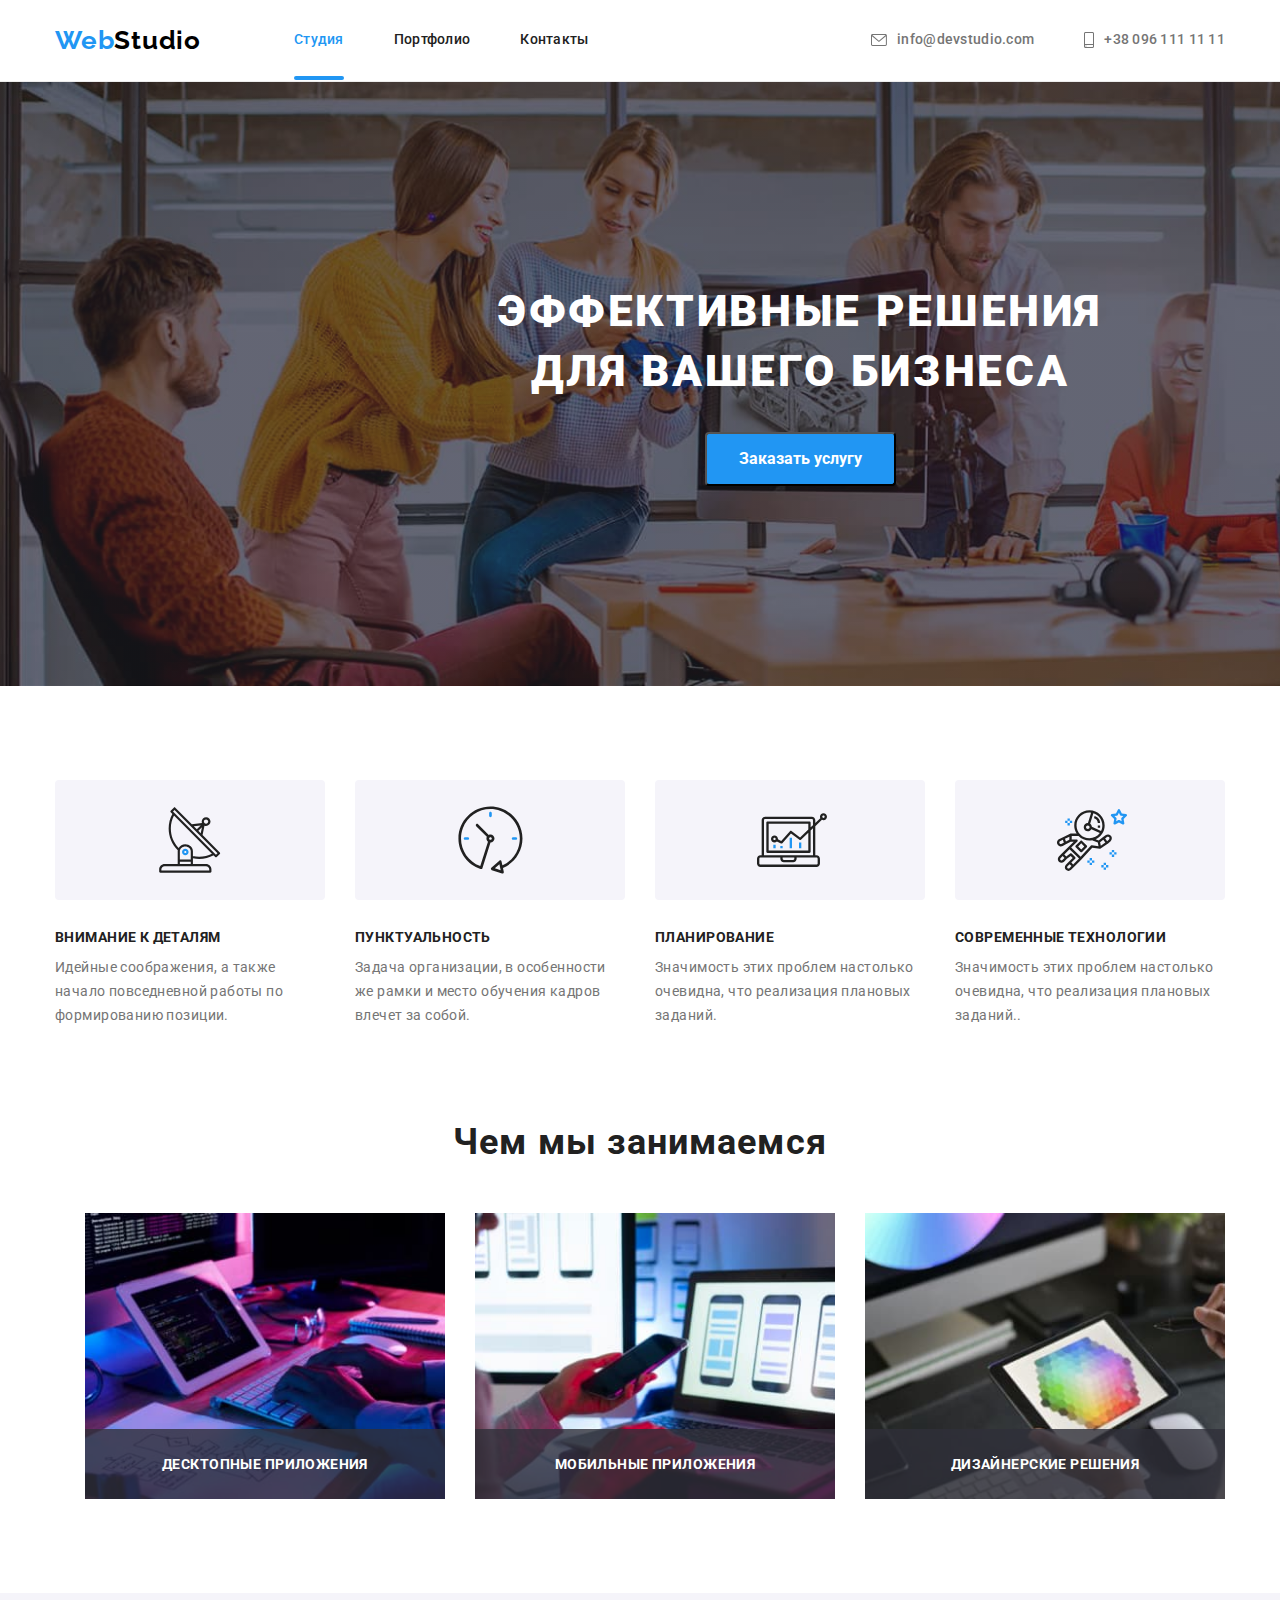
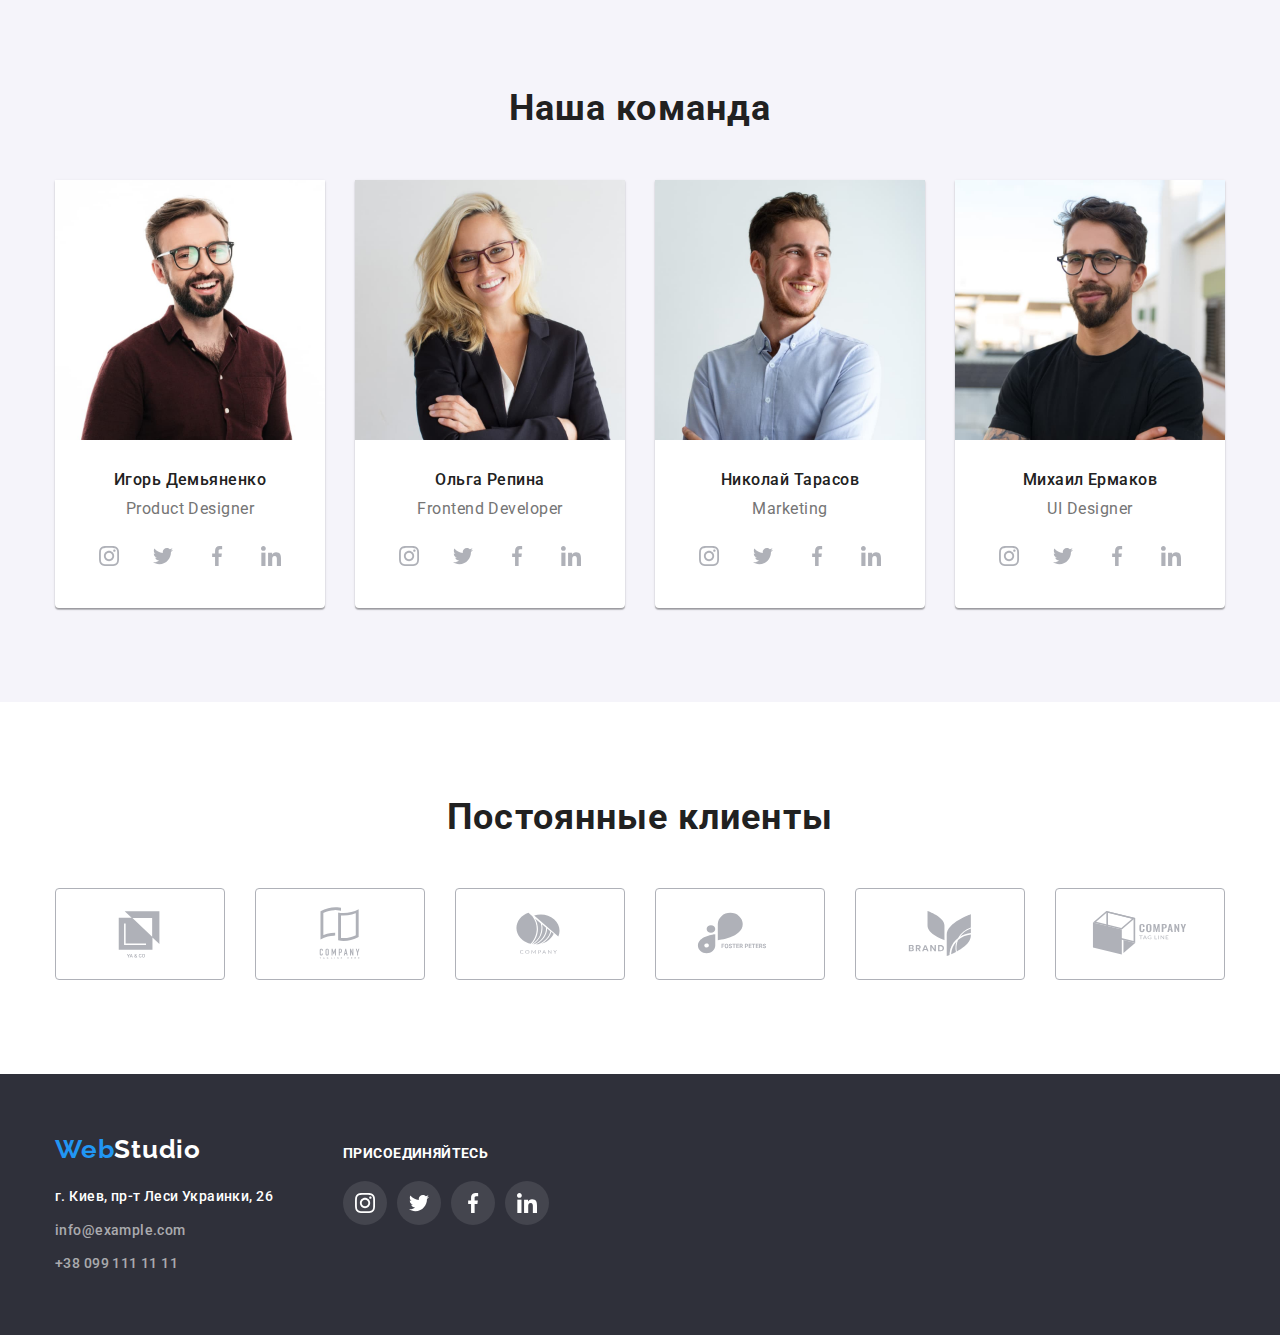
==== commit a873ec0a: "1" ====
--- a/index.html
+++ b/index.html
@@ -59,7 +59,7 @@
      <main>                      
     <section class="hero">
         <h1 class="hero-title">Эффективные решения<br> для вашего бизнеса</h1>
-        <button class="hero-button" type="button">Заказать услугу</button>
+        <button class="hero-button" type="button" data-modal-open>Заказать услугу</button>
         
     </section>
                             <!--Advantages-->
@@ -119,24 +119,26 @@
         <div class="container"> 
             <h2 class="specialization-name">Чем мы занимаемся</h2>
         <ul class="specialization-art">
+            <div class="item-monoblock">
             <li class="specialization-list">
-                <div class="item-monoblock">
+                
                 <img src="./images/img.jpg" alt="вводит код на клавиатуре" width="370" height="294">
             <p class="monoblock-text">Десктопные приложения</p>    
-            </div>      
-            </li>
+               </li>
+               </div>
             <div class="item-monoblock">
             <li class="specialization-list">
                 <img src="./images/img1.jpg" alt="синхронизирует с телефоном" width="370" height="294"> 
             <p class="monoblock-text">Мобильные приложения</p>
-            </div>
-            </li>  
+        </li>
+        </div>
+             
             <div class="item-monoblock">
             <li class="specialization-list">
                 <img src="./images/img2.jpg" alt="стилизирует на планшете" width="370" height="294">
             <p class="monoblock-text">Дизайнерские решения</p>
+            </li>
             </div>
-            </li>
         </ul>
         </div>
     </section>
@@ -491,6 +493,18 @@
          </div>
     
         
-    </footer>      
+    </footer>    
+    
+    <div class="backdrop is-hidden" data-modal>
+        <div class="modal">
+            <button type="button" class="modal-close" data-modal-close>
+                <svg class="modal-close-icon">
+                    <use href="./images/symbol-defs.svg#icon-close"></use>
+                </svg>
+            </button>
+        </div>
+    </div>
+    <script src="./js/modal.js"></script>
+    
 </body>
 </html>       
--- a/css/style.css
+++ b/css/style.css
@@ -772,4 +772,58 @@
     transform: translateY(0);
     /* transition: transform 250ms cubic-bezier(0.4, 0, 0.2, 1); */
   }
-  +  
+  /* Modal */
+  .backdrop {
+    width: 100vw;
+    height: 100vh;
+    background-color: rgba(0, 0, 0, 0.1);
+    position: fixed;
+    top: 0;
+    transition: opacity 250ms, visibility 250ms;
+  }
+  
+  .backdrop.is-hidden .modal {
+    transform: translate(-50%, -50%);
+  }
+  
+  .modal {
+    width: 528px;
+    height: 581px;
+    border-radius: 4px;
+    background-color: #ffffff;
+    box-shadow: 0px 1px 3px rgba(0, 0, 0, 0.12), 0px 1px 1px rgba(0, 0, 0, 0.14),
+      0px 2px 1px rgba(0, 0, 0, 0.2);
+  
+    position: absolute;
+    top: 50%;
+    left: 50%;
+    animation: animateX30 3000ms infinite 1000ms;
+    transform: translate(-50%, -50%);
+  }
+  
+  .modal-close {
+    width: 30px;
+    height: 30px;
+    background-color: transparent;
+    border-radius: 50%;
+    border: 1px solid rgba(0, 0, 0, 0.1);
+    position: absolute;
+    top: 10px;
+    right: 10px;
+    display: flex;
+    align-items: center;
+    justify-content: center;
+  }
+  
+  .modal-close-icon {
+    width: 18px;
+    height: 18px;
+    cursor: pointer;
+  }
+  
+  .is-hidden {
+    visibility: hidden;
+    opacity: 0;
+    pointer-events: none;
+  }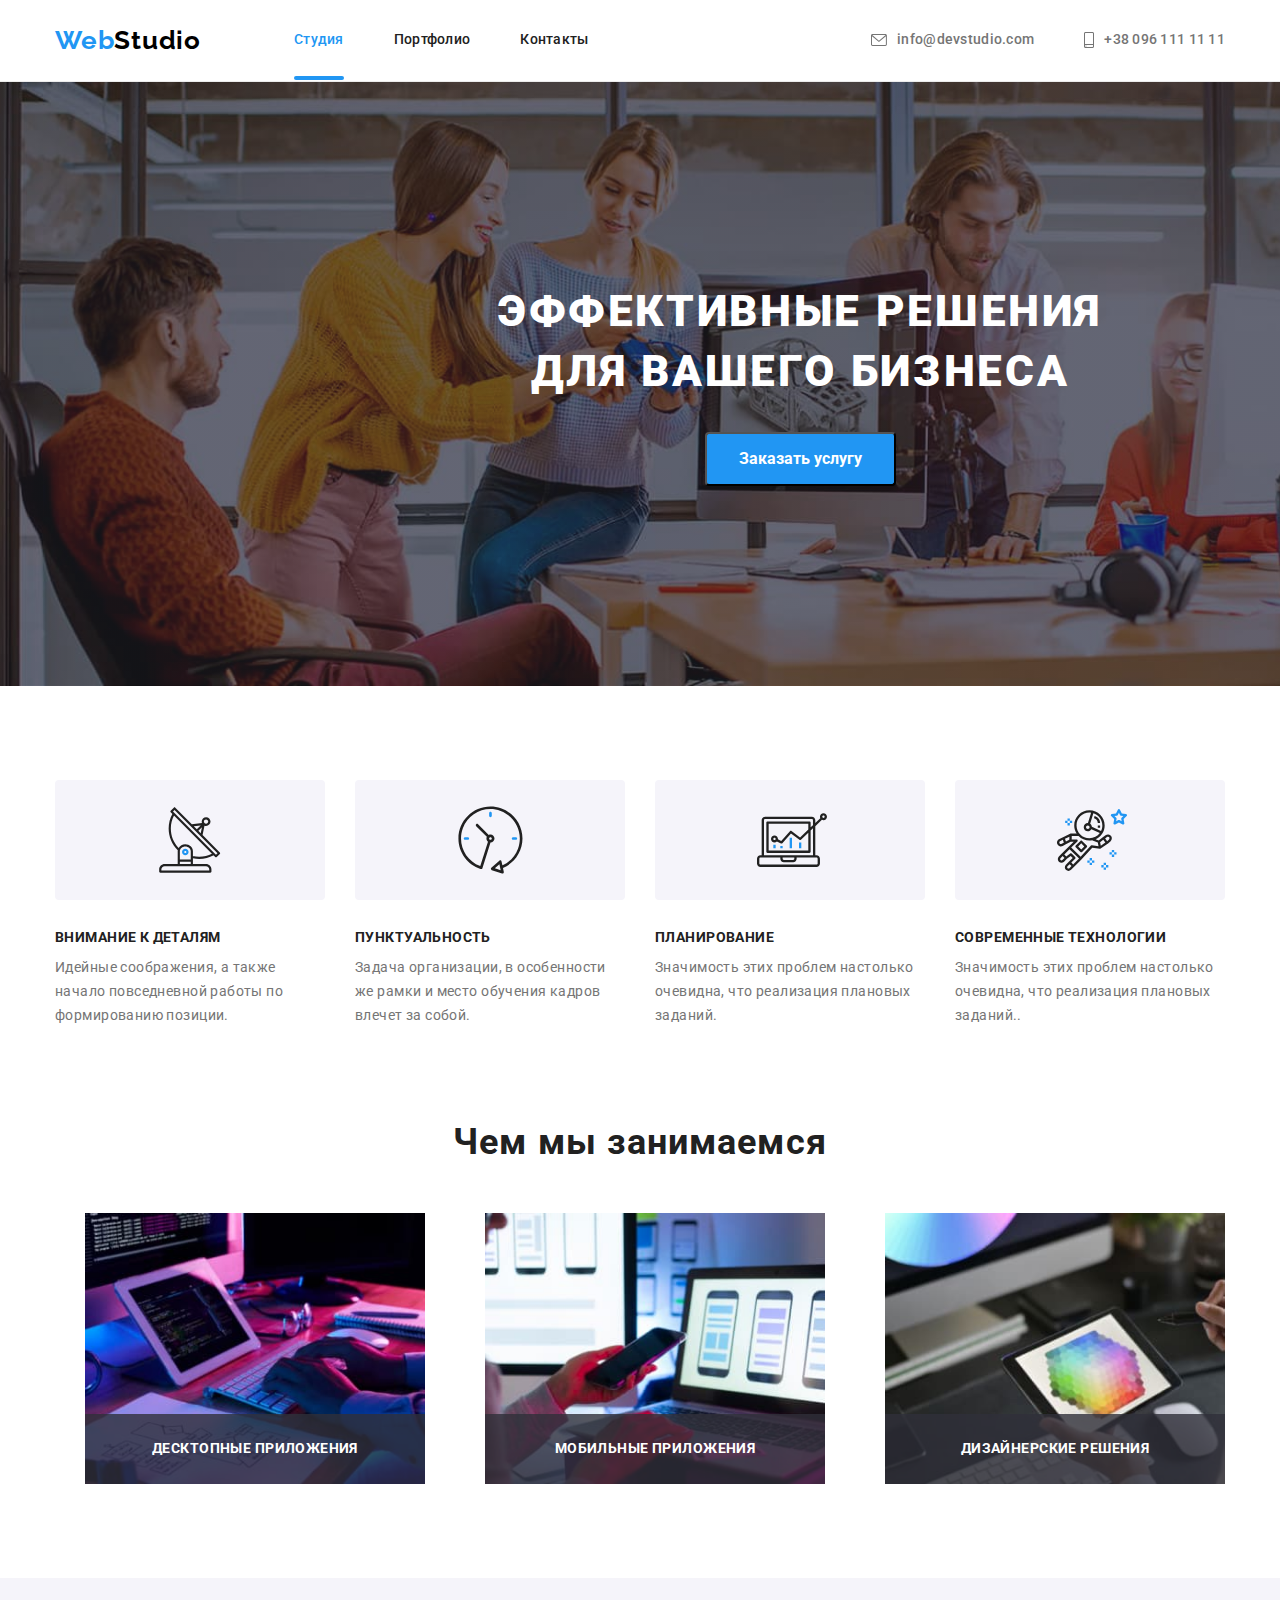
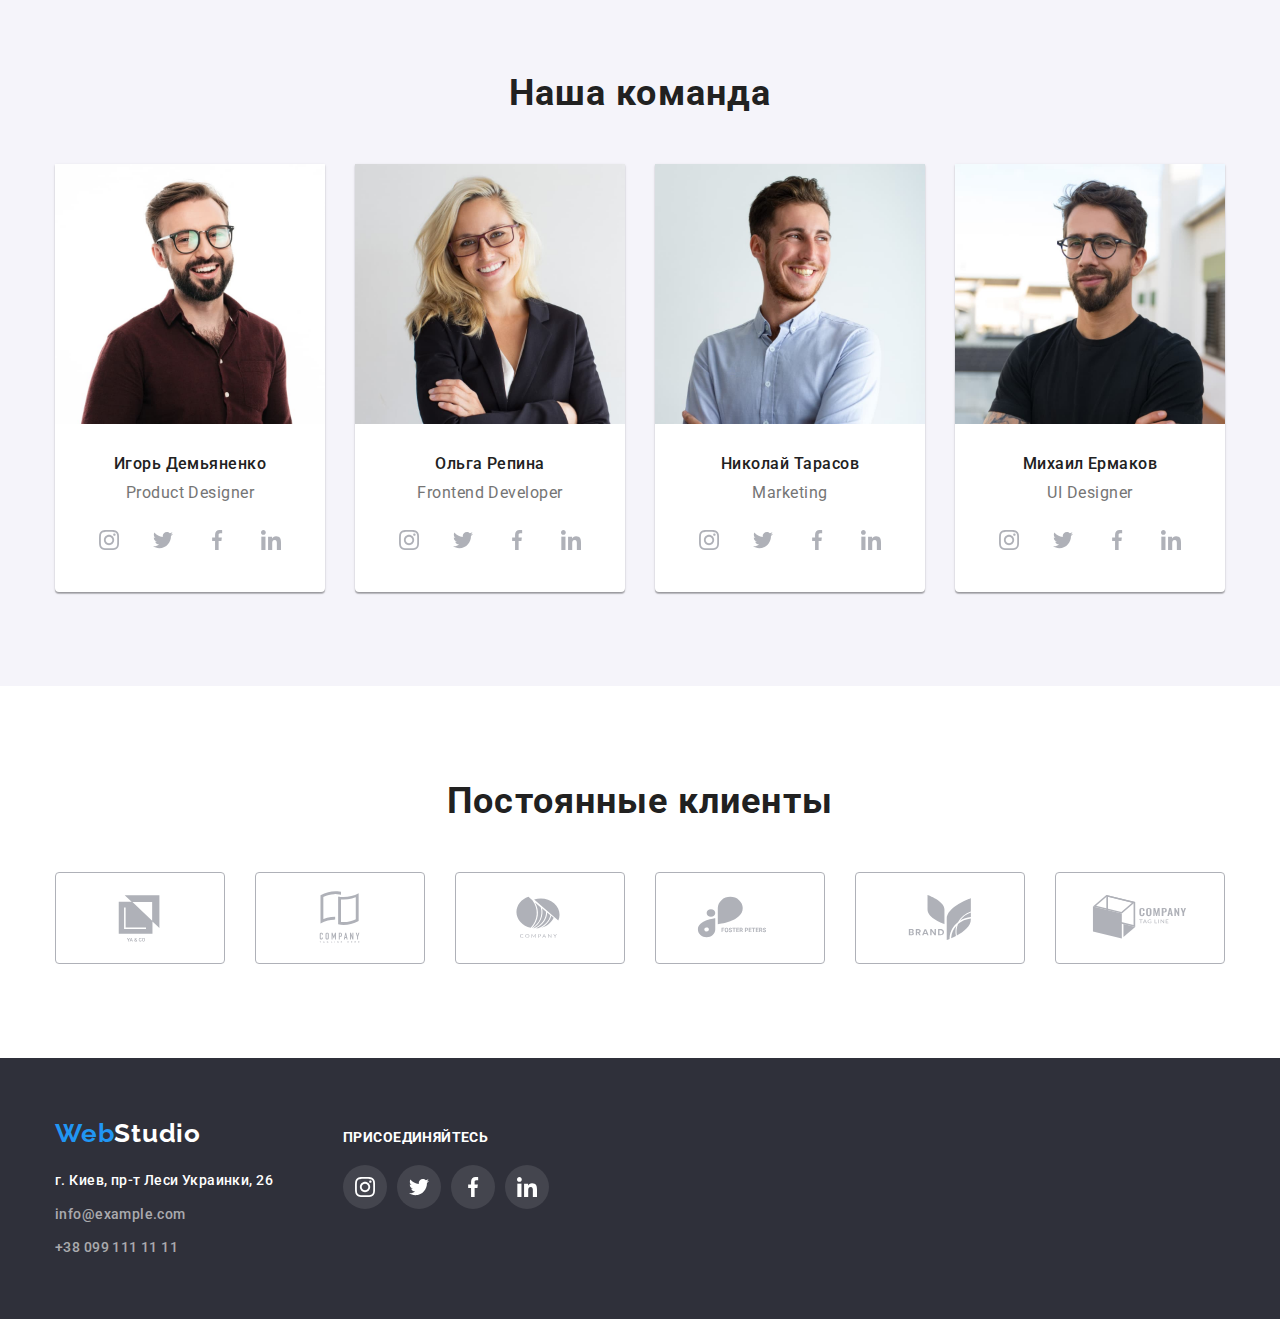
==== commit 93eb6585: "finish" ====
--- a/index.html
+++ b/index.html
@@ -119,26 +119,27 @@
         <div class="container"> 
             <h2 class="specialization-name">Чем мы занимаемся</h2>
         <ul class="specialization-art">
-            <div class="item-monoblock">
+            
             <li class="specialization-list">
-                
+                <div class="item-monoblock">
                 <img src="./images/img.jpg" alt="вводит код на клавиатуре" width="370" height="294">
             <p class="monoblock-text">Десктопные приложения</p>    
+               </div>
                </li>
-               </div>
-            <div class="item-monoblock">
+            
             <li class="specialization-list">
+                <div class="item-monoblock">
                 <img src="./images/img1.jpg" alt="синхронизирует с телефоном" width="370" height="294"> 
             <p class="monoblock-text">Мобильные приложения</p>
-        </li>
-        </div>
-             
+         </div>
+       </li>
+             <li class="specialization-list">
             <div class="item-monoblock">
-            <li class="specialization-list">
+            
                 <img src="./images/img2.jpg" alt="стилизирует на планшете" width="370" height="294">
             <p class="monoblock-text">Дизайнерские решения</p>
-            </li>
             </div>
+            </li>
         </ul>
         </div>
     </section>
--- a/css/style.css
+++ b/css/style.css
@@ -814,12 +814,13 @@
     display: flex;
     align-items: center;
     justify-content: center;
+    cursor: pointer;
   }
   
   .modal-close-icon {
     width: 18px;
     height: 18px;
-    cursor: pointer;
+    
   }
   
   .is-hidden {
